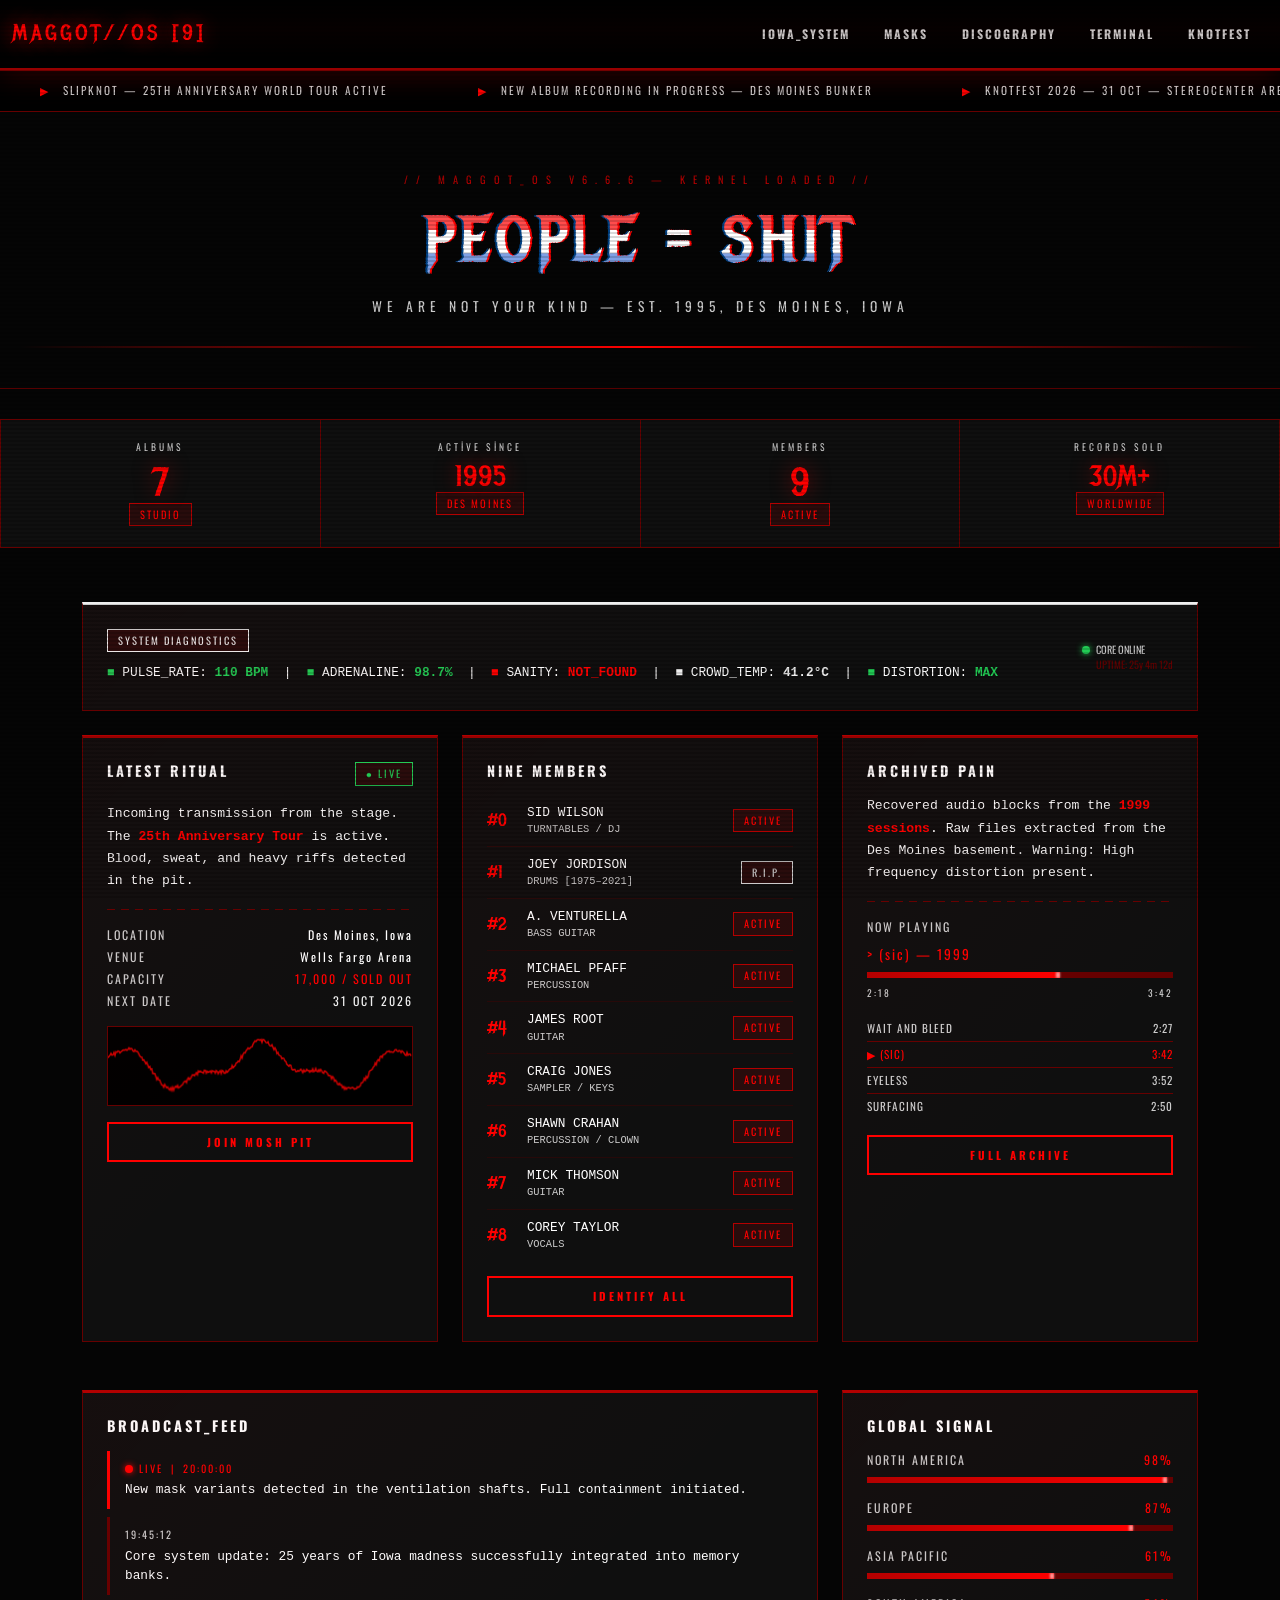
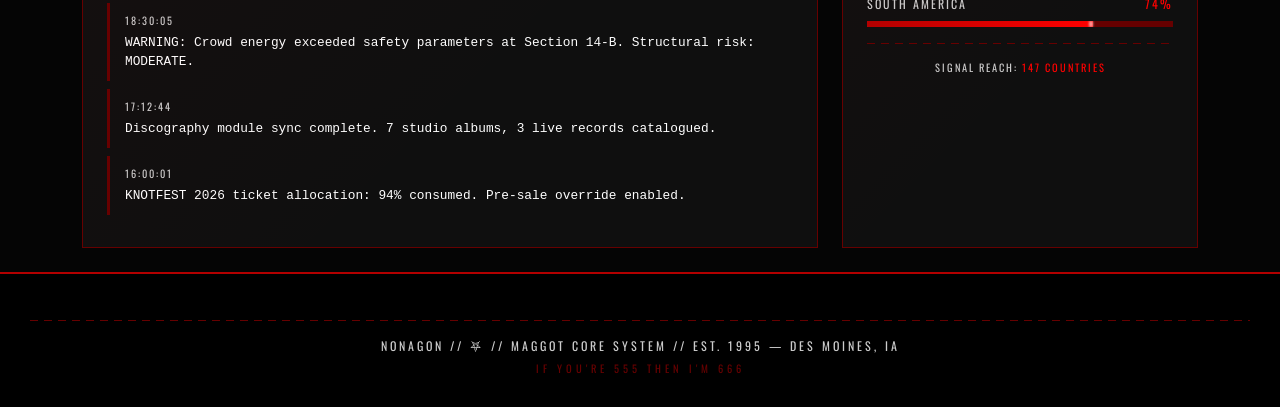
==== Slipknot/index.html @ ec72630f "Da" ====
<!DOCTYPE html>
<html lang="tr">
<head>
<link rel="icon" type="image/jpeg" href="Resimler/site-icon.jpg">
<meta charset="UTF-8">
<meta name="viewport" content="width=device-width, initial-scale=1.0">
<title>MAGGOT // OS - Slipknot UI</title>
<link href="https://cdn.jsdelivr.net/npm/bootstrap@5.3.0/dist/css/bootstrap.min.css" rel="stylesheet">
<link href="https://fonts.googleapis.com/css2?family=Metal+Mania&family=Special+Elite&family=Oswald:wght@500;700&display=swap" rel="stylesheet">
<link rel="stylesheet" href="CSS_Dosyalari/u1.css">
<style>
.hero-stats { display: grid; grid-template-columns: repeat(4, 1fr); gap: 1px; background: var(--dried-blood); border: 1px solid var(--dried-blood); margin: 30px 0; }
.hero-stat { background: var(--card-bg); padding: 20px 14px; text-align: center; }
.hero-stat .label { font-family: 'Oswald', sans-serif; font-size: 0.6rem; letter-spacing: 3px; color: var(--dim-white); text-transform: uppercase; margin-bottom: 8px; }
.ticker-bar { background: var(--pitch-black); border-top: 1px solid var(--dried-blood); border-bottom: 1px solid var(--dried-blood); overflow: hidden; padding: 8px 0; white-space: nowrap; }
.ticker-inner { display: inline-block; animation: ticker 40s linear infinite; }
.ticker-item { display: inline-block; padding: 0 40px; font-family: 'Oswald', sans-serif; font-size: 0.7rem; letter-spacing: 2px; color: var(--dim-white); }
.ticker-item span { color: var(--pure-red); margin-right: 8px; }
@keyframes ticker { 0% { transform: translateX(0); } 100% { transform: translateX(-50%); } }
.feed-entry { border-left: 3px solid var(--dried-blood); padding: 10px 15px; margin-bottom: 8px; transition: border-color 0.2s; }
.feed-entry:hover { border-color: var(--pure-red); background: rgba(140,0,0,0.05); }
.feed-entry.live { border-color: var(--pure-red); animation: pulse-border 2s infinite; }
@keyframes pulse-border { 50% { border-color: var(--blood-red); } }
.member-mini { display: flex; align-items: center; gap: 10px; padding: 8px 0; border-bottom: 1px solid rgba(74,0,0,0.4); }
.member-mini:last-child { border-bottom: none; }
.member-num { font-family: 'Metal Mania', cursive; color: var(--pure-red); font-size: 1.1rem; min-width: 30px; }
.signal-canvas { width: 100%; height: 80px; border: 1px solid var(--dried-blood); background: #000; display: block; }
</style>
</head>
<body>
<div class="scanline-overlay"></div>

<nav class="navbar navbar-expand-lg">
  <div class="container-fluid">
    <a class="navbar-brand slipknot-brand" href="../HTML Dosyaları/index.html">MAGGOT//OS [9]</a>
    <button class="navbar-toggler" type="button" data-bs-toggle="collapse" data-bs-target="#nav">
      <span style="display:block;width:22px;height:2px;background:var(--pure-red);margin:5px 0;"></span>
      <span style="display:block;width:22px;height:2px;background:var(--pure-red);margin:5px 0;"></span>
      <span style="display:block;width:22px;height:2px;background:var(--pure-red);margin:5px 0;"></span>
    </button>
    <div class="collapse navbar-collapse" id="nav">
      <ul class="navbar-nav ms-auto slipknot-nav">
        <li class="nav-item"><a class="nav-link" href="../HTML Dosyaları/system.html">IOWA_SYSTEM</a></li>
        <li class="nav-item"><a class="nav-link" href="../HTML Dosyaları/mask.html">MASKS</a></li>
        <li class="nav-item"><a class="nav-link" href="../HTML Dosyaları/discograpy.html">DISCOGRAPHY</a></li>
        <li class="nav-item"><a class="nav-link" href="../HTML Dosyaları/terminal.html">TERMINAL</a></li>
        <li class="nav-item"><a class="nav-link" href="../HTML Dosyaları/knotfest.html">KNOTFEST</a></li>
      </ul>
    </div>
  </div>
</nav>

<div class="ticker-bar">
  <div class="ticker-inner" id="ticker">
    <span class="ticker-item"><span>▶</span> SLIPKNOT — 25TH ANNIVERSARY WORLD TOUR ACTIVE</span>
    <span class="ticker-item"><span>▶</span> NEW ALBUM RECORDING IN PROGRESS — DES MOINES BUNKER</span>
    <span class="ticker-item"><span>▶</span> KNOTFEST 2026 — 31 OCT — STEREOCENTER ARENA</span>
    <span class="ticker-item"><span>▶</span> TOTAL MAGGOTS WORLDWIDE: 4,200,000+ REGISTERED</span>
    <span class="ticker-item"><span>▶</span> COREY TAYLOR: "THE MUSIC DOESN'T STOP UNTIL WE'RE ALL DEAD"</span>
    <span class="ticker-item"><span>▶</span> IOWA (2001) — CERTIFIED 6X PLATINUM — US</span>
    <span class="ticker-item"><span>▶</span> SLIPKNOT — 25TH ANNIVERSARY WORLD TOUR ACTIVE</span>
    <span class="ticker-item"><span>▶</span> NEW ALBUM RECORDING IN PROGRESS — DES MOINES BUNKER</span>
    <span class="ticker-item"><span>▶</span> KNOTFEST 2026 — 31 OCT — STEREOCENTER ARENA</span>
    <span class="ticker-item"><span>▶</span> TOTAL MAGGOTS WORLDWIDE: 4,200,000+ REGISTERED</span>
    <span class="ticker-item"><span>▶</span> COREY TAYLOR: "THE MUSIC DOESN'T STOP UNTIL WE'RE ALL DEAD"</span>
    <span class="ticker-item"><span>▶</span> IOWA (2001) — CERTIFIED 6X PLATINUM — US</span>
  </div>
</div>

<div class="header">
  <p class="subtitle mb-3" style="font-size:0.65rem; letter-spacing:8px; color:var(--blood-red);">// MAGGOT_OS v6.6.6 — KERNEL LOADED //</p>
  <h1 class="glitch" data-text="PEOPLE = SHIT">PEOPLE = SHIT</h1>
  <p class="subtitle mt-3">WE ARE NOT YOUR KIND — EST. 1995, DES MOINES, IOWA</p>
</div>

<div class="hero-stats">
  <div class="hero-stat">
    <div class="label">Albums</div>
    <div class="data-number">7</div>
    <div class="stat-badge">STUDIO</div>
  </div>
  <div class="hero-stat">
    <div class="label">Active Since</div>
    <div class="data-number" style="font-size:1.8rem;">1995</div>
    <div class="stat-badge">DES MOINES</div>
  </div>
  <div class="hero-stat">
    <div class="label">Members</div>
    <div class="data-number">9</div>
    <div class="stat-badge">ACTIVE</div>
  </div>
  <div class="hero-stat">
    <div class="label">Records Sold</div>
    <div class="data-number" style="font-size:1.8rem;">30M+</div>
    <div class="stat-badge">WORLDWIDE</div>
  </div>
</div>

<main class="py-4">
  <div class="container">

    <div class="card-brutal mb-4" style="border-top-color: var(--warning-amber);">
      <div class="d-flex flex-wrap gap-4 align-items-center justify-content-between">
        <div>
          <div class="stat-badge mb-2" style="border-color:var(--warning-amber); color:var(--warning-amber);">SYSTEM DIAGNOSTICS</div>
          <p class="mb-0" style="font-size:0.8rem; line-height:2;">
            <span class="status-ok">■</span> PULSE_RATE: <strong style="color:#22cc55">110 BPM</strong> &nbsp;|&nbsp;
            <span class="status-ok">■</span> ADRENALINE: <strong style="color:#22cc55">98.7%</strong> &nbsp;|&nbsp;
            <span class="status-crit">■</span> SANITY: <strong style="color:var(--pure-red)">NOT_FOUND</strong> &nbsp;|&nbsp;
            <span class="status-warn">■</span> CROWD_TEMP: <strong style="color:var(--warning-amber)">41.2°C</strong> &nbsp;|&nbsp;
            <span class="status-ok">■</span> DISTORTION: <strong style="color:#22cc55">MAX</strong>
          </p>
        </div>
        <div style="font-family:'Oswald'; font-size:0.65rem; color:var(--dim-white);">
          <span class="status-dot dot-green"></span>CORE ONLINE<br>
          <span style="padding-left:14px; color:var(--dried-blood);">UPTIME: 25y 4m 12d</span>
        </div>
      </div>
    </div>

    <div class="row g-4">
      <div class="col-md-4">
        <div class="card-brutal h-100">
          <div class="d-flex justify-content-between align-items-start mb-3">
            <h5>LATEST RITUAL</h5>
            <span class="stat-badge" style="animation: pulse-dot 1.5s infinite; color:#22cc55; border-color:#22cc55;">● LIVE</span>
          </div>
          <p style="font-size:0.82rem; line-height:1.7; color:var(--grunge-white);">
            Incoming transmission from the stage. The <strong style="color:var(--pure-red)">25th Anniversary Tour</strong> is active. Blood, sweat, and heavy riffs detected in the pit.
          </p>
          <div class="barbed-divider"></div>
          <div style="font-size:0.75rem; font-family:'Oswald'; letter-spacing:2px;">
            <div class="d-flex justify-content-between mb-1"><span style="color:var(--dim-white)">LOCATION</span><span style="color:var(--grunge-white)">Des Moines, Iowa</span></div>
            <div class="d-flex justify-content-between mb-1"><span style="color:var(--dim-white)">VENUE</span><span style="color:var(--grunge-white)">Wells Fargo Arena</span></div>
            <div class="d-flex justify-content-between mb-1"><span style="color:var(--dim-white)">CAPACITY</span><span style="color:var(--pure-red)">17,000 / SOLD OUT</span></div>
            <div class="d-flex justify-content-between"><span style="color:var(--dim-white)">NEXT DATE</span><span style="color:var(--warning-amber)">31 OCT 2026</span></div>
          </div>
          <canvas class="signal-canvas mt-3" id="waveCanvas"></canvas>
          <button class="btn-brutal w-100 mt-3">JOIN MOSH PIT</button>
        </div>
      </div>

      <div class="col-md-4">
        <div class="card-brutal h-100">
          <h5 class="mb-3">NINE MEMBERS</h5>
          <div id="memberList">
            <div class="member-mini"><span class="member-num">#0</span><div><div style="font-size:0.8rem;color:var(--grunge-white);">SID WILSON</div><div style="font-size:0.65rem;color:var(--dim-white);">TURNTABLES / DJ</div></div><span class="ms-auto stat-badge">ACTIVE</span></div>
            <div class="member-mini"><span class="member-num">#1</span><div><div style="font-size:0.8rem;color:var(--grunge-white);">JOEY JORDISON</div><div style="font-size:0.65rem;color:var(--dim-white);">DRUMS [1975–2021]</div></div><span class="ms-auto stat-badge" style="color:var(--dim-white);border-color:var(--dim-white);">R.I.P.</span></div>
            <div class="member-mini"><span class="member-num">#2</span><div><div style="font-size:0.8rem;color:var(--grunge-white);">A. VENTURELLA</div><div style="font-size:0.65rem;color:var(--dim-white);">BASS GUITAR</div></div><span class="ms-auto stat-badge">ACTIVE</span></div>
            <div class="member-mini"><span class="member-num">#3</span><div><div style="font-size:0.8rem;color:var(--grunge-white);">MICHAEL PFAFF</div><div style="font-size:0.65rem;color:var(--dim-white);">PERCUSSION</div></div><span class="ms-auto stat-badge">ACTIVE</span></div>
            <div class="member-mini"><span class="member-num">#4</span><div><div style="font-size:0.8rem;color:var(--grunge-white);">JAMES ROOT</div><div style="font-size:0.65rem;color:var(--dim-white);">GUITAR</div></div><span class="ms-auto stat-badge">ACTIVE</span></div>
            <div class="member-mini"><span class="member-num">#5</span><div><div style="font-size:0.8rem;color:var(--grunge-white);">CRAIG JONES</div><div style="font-size:0.65rem;color:var(--dim-white);">SAMPLER / KEYS</div></div><span class="ms-auto stat-badge">ACTIVE</span></div>
            <div class="member-mini"><span class="member-num">#6</span><div><div style="font-size:0.8rem;color:var(--grunge-white);">SHAWN CRAHAN</div><div style="font-size:0.65rem;color:var(--dim-white);">PERCUSSION / CLOWN</div></div><span class="ms-auto stat-badge">ACTIVE</span></div>
            <div class="member-mini"><span class="member-num">#7</span><div><div style="font-size:0.8rem;color:var(--grunge-white);">MICK THOMSON</div><div style="font-size:0.65rem;color:var(--dim-white);">GUITAR</div></div><span class="ms-auto stat-badge">ACTIVE</span></div>
            <div class="member-mini"><span class="member-num">#8</span><div><div style="font-size:0.8rem;color:var(--grunge-white);">COREY TAYLOR</div><div style="font-size:0.65rem;color:var(--dim-white);">VOCALS</div></div><span class="ms-auto stat-badge">ACTIVE</span></div>
          </div>
          <button class="btn-brutal w-100 mt-3" onclick="location.href='mask.html'">IDENTIFY ALL</button>
        </div>
      </div>

      <div class="col-md-4">
        <div class="card-brutal h-100">
          <h5 class="mb-3">ARCHIVED PAIN</h5>
          <p style="font-size:0.82rem; line-height:1.7;">Recovered audio blocks from the <strong style="color:var(--pure-red)">1999 sessions</strong>. Raw files extracted from the Des Moines basement. Warning: High frequency distortion present.</p>
          <div class="barbed-divider"></div>
          <div style="font-size:0.75rem; font-family:'Oswald'; letter-spacing:2px;" class="mb-3">
            <div class="d-flex justify-content-between mb-2"><span style="color:var(--dim-white)">NOW PLAYING</span></div>
            <div style="color:var(--pure-red); font-size:0.85rem;">> (sic) — 1999</div>
            <div class="progress-brutal mt-2"><div class="fill" style="width:63%"></div></div>
            <div class="d-flex justify-content-between mt-1" style="font-size:0.6rem; color:var(--dim-white)"><span>2:18</span><span>3:42</span></div>
          </div>
          <div style="font-size:0.7rem; font-family:'Oswald'; letter-spacing:1px; color:var(--dim-white);">
            <div class="d-flex justify-content-between py-1" style="border-bottom:1px solid var(--dried-blood)"><span>WAIT AND BLEED</span><span>2:27</span></div>
            <div class="d-flex justify-content-between py-1" style="border-bottom:1px solid var(--dried-blood); color:var(--pure-red);"><span>▶ (SIC)</span><span>3:42</span></div>
            <div class="d-flex justify-content-between py-1" style="border-bottom:1px solid var(--dried-blood)"><span>EYELESS</span><span>3:52</span></div>
            <div class="d-flex justify-content-between py-1"><span>SURFACING</span><span>2:50</span></div>
          </div>
          <button class="btn-brutal w-100 mt-3" onclick="location.href='discograpy.html'">FULL ARCHIVE</button>
        </div>
      </div>
    </div>

    <div class="row mt-4 g-4">
      <div class="col-md-8">
        <div class="card-brutal">
          <h5 class="mb-3">BROADCAST_FEED</h5>
          <div id="feedContainer">
            <div class="feed-entry live">
              <div style="font-size:0.65rem; color:var(--pure-red); font-family:'Oswald'; letter-spacing:2px;" class="mb-1">
                <span class="status-dot dot-red"></span>LIVE &nbsp;|&nbsp; 20:00:00
              </div>
              <div style="font-size:0.8rem;">New mask variants detected in the ventilation shafts. Full containment initiated.</div>
            </div>
            <div class="feed-entry">
              <div style="font-size:0.65rem; color:var(--dim-white); font-family:'Oswald'; letter-spacing:2px;" class="mb-1">19:45:12</div>
              <div style="font-size:0.8rem;">Core system update: 25 years of Iowa madness successfully integrated into memory banks.</div>
            </div>
            <div class="feed-entry">
              <div style="font-size:0.65rem; color:var(--dim-white); font-family:'Oswald'; letter-spacing:2px;" class="mb-1">18:30:05</div>
              <div style="font-size:0.8rem;">WARNING: Crowd energy exceeded safety parameters at Section 14-B. Structural risk: MODERATE.</div>
            </div>
            <div class="feed-entry">
              <div style="font-size:0.65rem; color:var(--dim-white); font-family:'Oswald'; letter-spacing:2px;" class="mb-1">17:12:44</div>
              <div style="font-size:0.8rem;">Discography module sync complete. 7 studio albums, 3 live records catalogued.</div>
            </div>
            <div class="feed-entry">
              <div style="font-size:0.65rem; color:var(--dim-white); font-family:'Oswald'; letter-spacing:2px;" class="mb-1">16:00:01</div>
              <div style="font-size:0.8rem;">KNOTFEST 2026 ticket allocation: 94% consumed. Pre-sale override enabled.</div>
            </div>
          </div>
        </div>
      </div>
      <div class="col-md-4">
        <div class="card-brutal h-100">
          <h5 class="mb-3">GLOBAL SIGNAL</h5>
          <div style="font-size:0.75rem; font-family:'Oswald'; letter-spacing:2px;">
            <div class="mb-3">
              <div class="d-flex justify-content-between mb-1"><span style="color:var(--dim-white)">NORTH AMERICA</span><span style="color:var(--pure-red)">98%</span></div>
              <div class="progress-brutal"><div class="fill" style="width:98%"></div></div>
            </div>
            <div class="mb-3">
              <div class="d-flex justify-content-between mb-1"><span style="color:var(--dim-white)">EUROPE</span><span style="color:var(--pure-red)">87%</span></div>
              <div class="progress-brutal"><div class="fill" style="width:87%"></div></div>
            </div>
            <div class="mb-3">
              <div class="d-flex justify-content-between mb-1"><span style="color:var(--dim-white)">ASIA PACIFIC</span><span style="color:var(--pure-red)">61%</span></div>
              <div class="progress-brutal"><div class="fill" style="width:61%"></div></div>
            </div>
            <div class="mb-3">
              <div class="d-flex justify-content-between mb-1"><span style="color:var(--dim-white)">SOUTH AMERICA</span><span style="color:var(--pure-red)">74%</span></div>
              <div class="progress-brutal"><div class="fill" style="width:74%"></div></div>
            </div>
          </div>
          <div class="barbed-divider"></div>
          <div style="font-size:0.65rem; color:var(--dim-white); font-family:'Oswald'; letter-spacing:2px; text-align:center;">
            SIGNAL REACH: <span style="color:var(--pure-red)">147 COUNTRIES</span>
          </div>
        </div>
      </div>
    </div>

  </div>
</main>

<div class="footer text-center">
  <div class="barbed-divider"></div>
  <p class="mb-1">NONAGON // ⛧ // MAGGOT CORE SYSTEM // EST. 1995 — DES MOINES, IA</p>
  <small style="color:var(--dried-blood); letter-spacing:4px;">IF YOU'RE 555 THEN I'M 666</small>
</div>

<script src="https://cdn.jsdelivr.net/npm/bootstrap@5.3.0/dist/js/bootstrap.bundle.min.js"></script>
<script>
// Animated waveform
const canvas = document.getElementById('waveCanvas');
const ctx = canvas.getContext('2d');
canvas.width = canvas.offsetWidth;
canvas.height = 80;
let t = 0;
function drawWave() {
  ctx.clearRect(0, 0, canvas.width, canvas.height);
  ctx.strokeStyle = '#cc0000';
  ctx.lineWidth = 1.5;
  ctx.beginPath();
  for (let x = 0; x < canvas.width; x++) {
    const noise = Math.random() * 4 - 2;
    const y = canvas.height/2 + Math.sin((x * 0.04) + t) * 18 + Math.sin((x * 0.1) + t * 1.7) * 8 + noise;
    x === 0 ? ctx.moveTo(x, y) : ctx.lineTo(x, y);
  }
  ctx.stroke();
  t += 0.06;
  requestAnimationFrame(drawWave);
}
drawWave();
</script>
</body>
</html>
---- Slipknot/CSS_Dosyalari/u1.css ----
/* MAGGOT//OS - SLIPKNOT UI SYSTEM */
/* MAGGOT//OS - SLIPKNOT UI SYSTEM */
:root {
  /* %60 DOMINANT: SIYAH (Arka Plan ve Temel Yapı) */
  --pitch-black: #000000;
  --dark-bg: #050505;
  --card-bg: #0f0f0f;

  /* %30 SEKONDER: KIRMIZI (Sınırlar, Başlıklar, Vurgular) */
  --pure-red: #ff0000;
  --blood-red: #b30000;
  --dried-blood: #660000;
  --rust: #440000;
  --terminal-green: #ff3333; /* Hata/Sistem renkleri artık kırmızı tonlarında */

  /* %10 VURGU: BEYAZ (Kritik Okunabilirlik) */
  --grunge-white: #ffffff;
  --dim-white: #cccccc;
  --warning-amber: #eeeeee; /* Uyarılar artık beyaz/gri tonlarında */
}

* { box-sizing: border-box; margin: 0; padding: 0; }

body {
  background-color: var(--dark-bg);
  color: var(--grunge-white);
  font-family: 'Courier New', monospace;
  min-height: 100vh;
  overflow-x: hidden;
  cursor: crosshair;
}

body::before {
  content: '';
  position: fixed;
  top: 0; left: 0; right: 0; bottom: 0;
  background-image:
    repeating-linear-gradient(
      0deg,
      transparent,
      transparent 2px,
      rgba(0,0,0,0.15) 2px,
      rgba(0,0,0,0.15) 4px
    );
  pointer-events: none;
  z-index: 9999;
}

/* === NAVBAR === */
.navbar {
  background: rgba(0,0,0,0.95) !important;
  border-bottom: 2px solid var(--blood-red);
  padding: 12px 0;
  position: sticky;
  top: 0;
  z-index: 1000;
  box-shadow: 0 4px 30px rgba(180,0,0,0.3);
}

.slipknot-brand {
  font-family: 'Metal Mania', cursive;
  color: var(--pure-red) !important;
  font-size: 1.4rem;
  letter-spacing: 3px;
  text-shadow: 0 0 20px rgba(200,0,0,0.8), 0 0 40px rgba(200,0,0,0.4);
  text-decoration: none;
}

.slipknot-nav .nav-link {
  color: var(--dim-white) !important;
  font-family: 'Oswald', sans-serif;
  font-weight: 700;
  letter-spacing: 2px;
  font-size: 0.75rem;
  text-transform: uppercase;
  padding: 8px 16px !important;
  transition: all 0.2s;
  border: 1px solid transparent;
}

.slipknot-nav .nav-link:hover {
  color: var(--pure-red) !important;
  border: 1px solid var(--blood-red);
  background: rgba(140,0,0,0.15);
  text-shadow: 0 0 10px var(--pure-red);
}

/* === HEADER === */
.header {
  text-align: center;
  padding: 60px 20px 40px;
  position: relative;
  border-bottom: 1px solid var(--dried-blood);
}

.header::after {
  content: '';
  display: block;
  height: 2px;
  background: linear-gradient(90deg, transparent, var(--pure-red), transparent);
  margin-top: 30px;
}

/* === GLITCH EFFECT === */
.glitch {
  font-family: 'Metal Mania', cursive;
  font-size: clamp(2rem, 6vw, 4rem);
  color: var(--grunge-white);
  letter-spacing: 6px;
  text-transform: uppercase;
  position: relative;
  text-shadow: 2px 0 var(--pure-red), -2px 0 #004488;
  animation: glitch-main 4s infinite;
}

.glitch::before,
.glitch::after {
  content: attr(data-text);
  position: absolute;
  top: 0; left: 0; right: 0;
}

.glitch::before {
  color: var(--pure-red);
  animation: glitch-top 4s infinite;
  clip-path: polygon(0 0, 100% 0, 100% 35%, 0 35%);
  opacity: 0.7;
}

.glitch::after {
  color: #0044cc;
  animation: glitch-bot 4s infinite;
  clip-path: polygon(0 65%, 100% 65%, 100% 100%, 0 100%);
  opacity: 0.5;
}

@keyframes glitch-main {
  0%, 90%, 100% { text-shadow: 2px 0 var(--pure-red), -2px 0 #004488; }
  92% { text-shadow: -4px 0 var(--pure-red), 4px 0 #0088ff; }
  95% { text-shadow: 4px 0 var(--pure-red), -4px 0 #004488; }
}

@keyframes glitch-top {
  0%, 90%, 100% { transform: translate(0); }
  92% { transform: translate(-3px, -1px); }
  95% { transform: translate(3px, 1px); }
}

@keyframes glitch-bot {
  0%, 90%, 100% { transform: translate(0); }
  92% { transform: translate(3px, 1px); }
  95% { transform: translate(-3px, -1px); }
}

.subtitle {
  font-family: 'Oswald', sans-serif;
  font-size: 0.85rem;
  color: var(--dim-white);
  letter-spacing: 5px;
  text-transform: uppercase;
}

/* === CARDS === */
.card-brutal {
  background: var(--card-bg);
  border: 1px solid var(--dried-blood);
  border-top: 3px solid var(--blood-red);
  padding: 24px;
  position: relative;
  transition: all 0.25s;
  overflow: hidden;
}

.card-brutal::before {
  content: '';
  position: absolute;
  top: 0; left: 0; right: 0; bottom: 0;
  background: linear-gradient(135deg, rgba(180,0,0,0.04) 0%, transparent 60%);
  pointer-events: none;
}

.card-brutal:hover {
  border-color: var(--blood-red);
  box-shadow: 0 0 25px rgba(150,0,0,0.25), inset 0 0 20px rgba(100,0,0,0.08);
  transform: translateY(-2px);
}

.card-brutal h5 {
  font-family: 'Oswald', sans-serif;
  font-weight: 700;
  color: var(--grunge-white);
  letter-spacing: 3px;
  text-transform: uppercase;
  font-size: 0.9rem;
}

/* === BUTTONS === */
.btn-brutal {
  background: transparent;
  border: 2px solid var(--pure-red);
  color: var(--pure-red);
  font-family: 'Oswald', sans-serif;
  font-weight: 700;
  letter-spacing: 3px;
  font-size: 0.7rem;
  text-transform: uppercase;
  padding: 10px 22px;
  cursor: pointer;
  transition: all 0.2s;
  position: relative;
  overflow: hidden;
}

.btn-brutal::before {
  content: '';
  position: absolute;
  top: 0; left: -100%;
  width: 100%; height: 100%;
  background: var(--pure-red);
  transition: left 0.2s;
  z-index: -1;
}

.btn-brutal:hover {
  color: #000;
  text-shadow: none;
}

.btn-brutal:hover::before {
  left: 0;
}

/* === BARBED DIVIDER === */
.barbed-divider {
  height: 1px;
  background: repeating-linear-gradient(
    90deg,
    var(--dried-blood) 0px,
    var(--dried-blood) 8px,
    transparent 8px,
    transparent 14px
  );
  margin: 16px 0;
}

/* === STATUS INDICATORS === */
.status-ok { color: #22cc55; }
.status-warn { color: var(--warning-amber); }
.status-crit { color: var(--pure-red); }
.status-dot {
  display: inline-block;
  width: 8px; height: 8px;
  border-radius: 50%;
  margin-right: 6px;
  animation: pulse-dot 2s infinite;
}
.dot-green { background: #22cc55; box-shadow: 0 0 6px #22cc55; }
.dot-red { background: var(--pure-red); box-shadow: 0 0 6px var(--pure-red); }
.dot-amber { background: var(--warning-amber); box-shadow: 0 0 6px var(--warning-amber); }

@keyframes pulse-dot {
  0%, 100% { opacity: 1; }
  50% { opacity: 0.4; }
}

/* === CONTENT AREA === */
.content {
  padding: 40px 0 60px;
}

/* === FOOTER === */
.footer {
  background: var(--pitch-black);
  border-top: 2px solid var(--blood-red);
  padding: 30px;
  color: var(--dim-white);
  font-family: 'Oswald', sans-serif;
  letter-spacing: 3px;
  font-size: 0.75rem;
}

/* === MEMBER IMAGE === */
.member-img {
  width: 100%;
  height: 100%;
  object-fit: cover;
  object-position: top center;
  filter: grayscale(60%) contrast(1.2);
  transition: filter 0.3s;
}

.card-brutal:hover .member-img {
  filter: grayscale(0%) contrast(1.1);
}

/* === STAT BADGE === */
.stat-badge {
  display: inline-block;
  background: rgba(140,0,0,0.2);
  border: 1px solid var(--blood-red);
  color: var(--pure-red);
  font-family: 'Oswald', sans-serif;
  font-size: 0.65rem;
  letter-spacing: 2px;
  padding: 3px 10px;
  text-transform: uppercase;
}

/* === NUMBER DISPLAY === */
.data-number {
  font-family: 'Metal Mania', cursive;
  font-size: 2.5rem;
  color: var(--pure-red);
  line-height: 1;
  text-shadow: 0 0 20px rgba(200,0,0,0.5);
}


/* === SCROLLBAR === */
::-webkit-scrollbar { width: 6px; }
::-webkit-scrollbar-track { background: var(--pitch-black); }
::-webkit-scrollbar-thumb { background: var(--blood-red); }
::-webkit-scrollbar-thumb:hover { background: var(--pure-red); }

/* === SCAN LINE ANIMATION === */
@keyframes scanline {
  0% { top: -10%; }
  100% { top: 110%; }
}

.scanline-overlay {
  position: fixed;
  top: 0; left: 0; right: 0;
  height: 60px;
  background: linear-gradient(transparent, rgba(200,0,0,0.03), transparent);
  animation: scanline 6s linear infinite;
  pointer-events: none;
  z-index: 9998;
}

/* === PROGRESS BAR === */
.progress-brutal {
  height: 6px;
  background: var(--dried-blood);
  margin: 8px 0;
  position: relative;
  overflow: hidden;
}

.progress-brutal .fill {
  height: 100%;
  background: linear-gradient(90deg, var(--blood-red), var(--pure-red));
  transition: width 1.5s ease;
  position: relative;
}

.progress-brutal .fill::after {
  content: '';
  position: absolute;
  top: 0; right: 0;
  width: 4px; height: 100%;
  background: #fff;
  opacity: 0.6;
  filter: blur(1px);
}
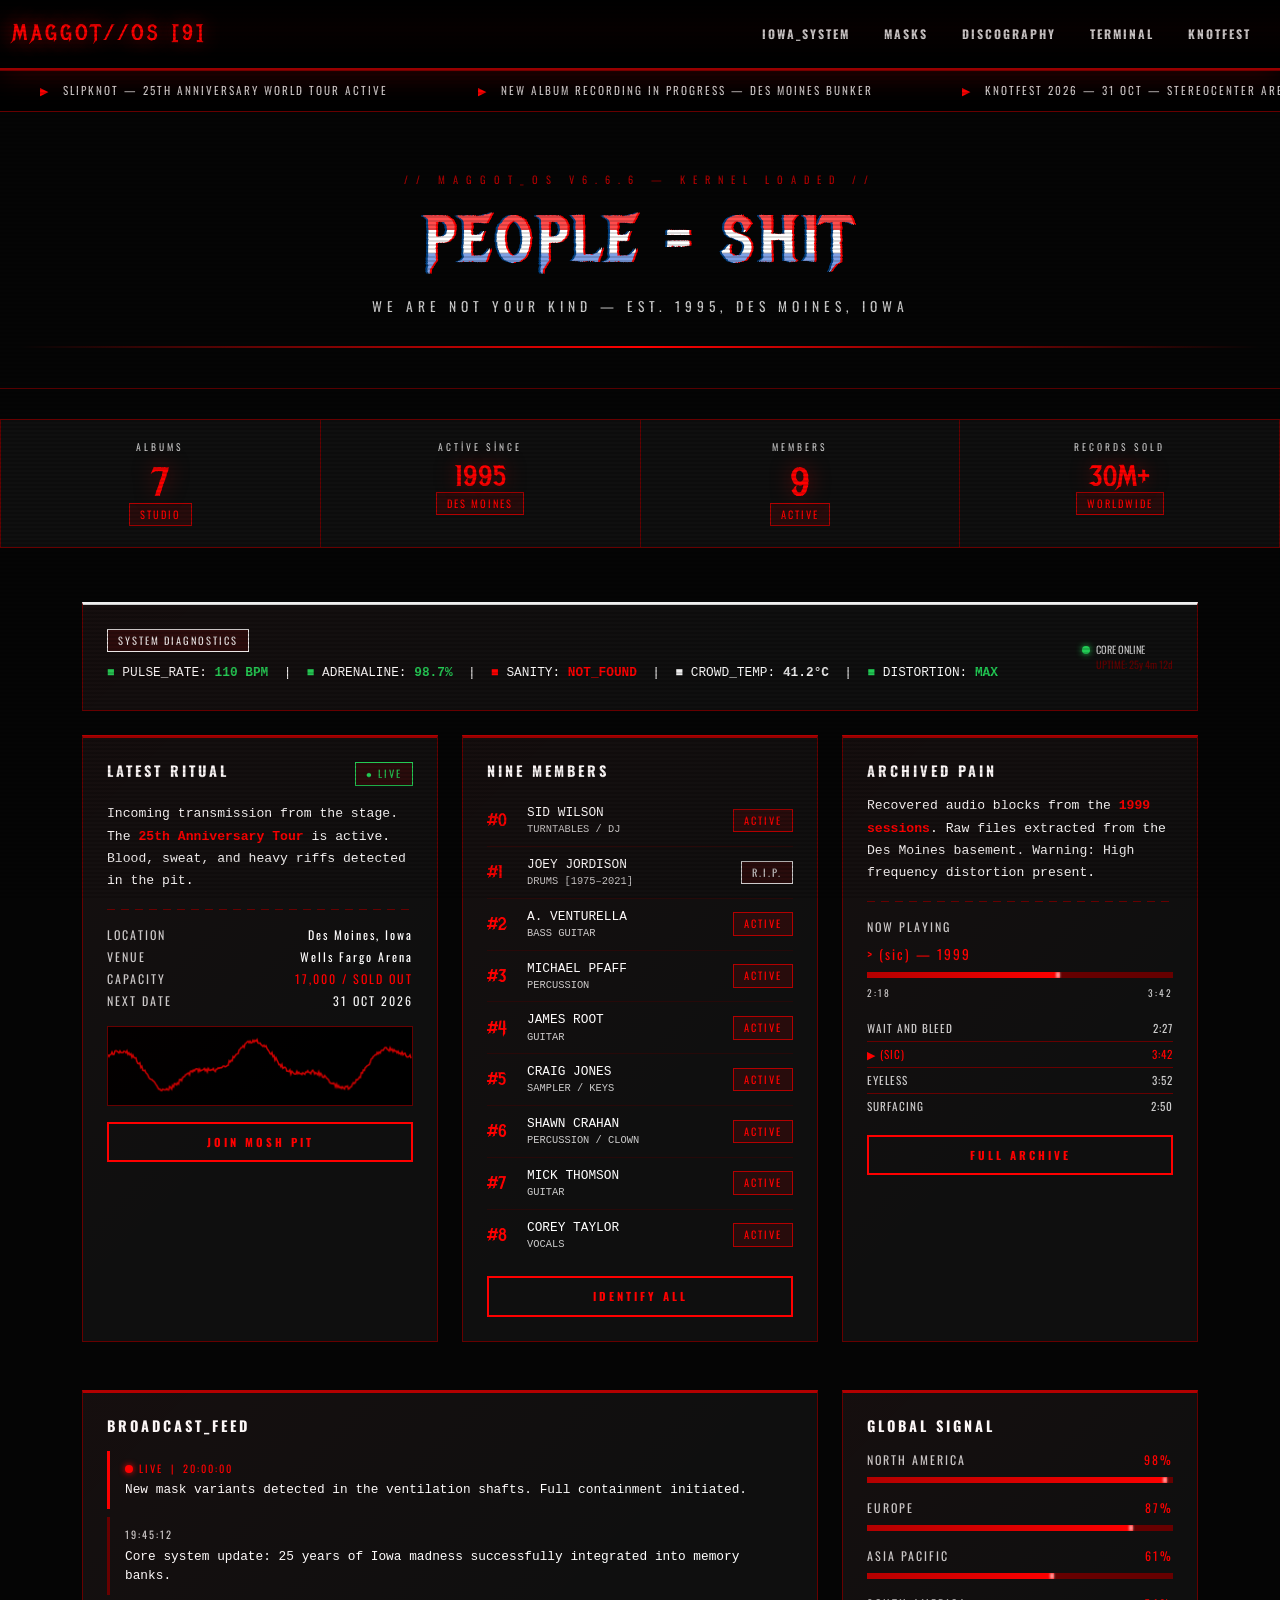
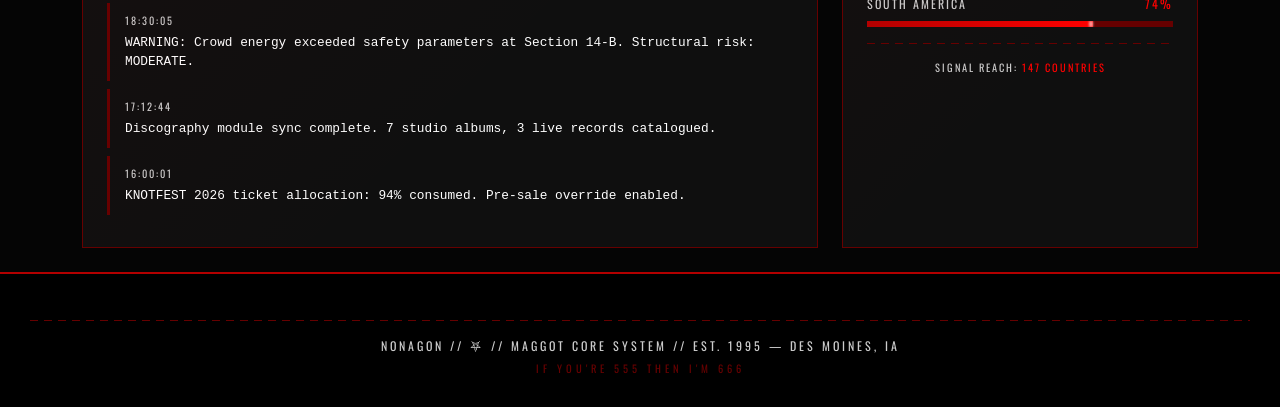
==== commit b021748a: "main" ====
--- a/Slipknot/index.html
+++ b/Slipknot/index.html
@@ -1,13 +1,13 @@
 <!DOCTYPE html>
 <html lang="tr">
 <head>
-<link rel="icon" type="image/jpeg" href="Resimler/site-icon.jpg">
 <meta charset="UTF-8">
 <meta name="viewport" content="width=device-width, initial-scale=1.0">
 <title>MAGGOT // OS - Slipknot UI</title>
 <link href="https://cdn.jsdelivr.net/npm/bootstrap@5.3.0/dist/css/bootstrap.min.css" rel="stylesheet">
 <link href="https://fonts.googleapis.com/css2?family=Metal+Mania&family=Special+Elite&family=Oswald:wght@500;700&display=swap" rel="stylesheet">
-<link rel="stylesheet" href="CSS_Dosyalari/u1.css">
+<link rel="icon" type="image/jpeg" href="images/site-icon.jpg">
+<link rel="stylesheet" href="css/u1.css">
 <style>
 .hero-stats { display: grid; grid-template-columns: repeat(4, 1fr); gap: 1px; background: var(--dried-blood); border: 1px solid var(--dried-blood); margin: 30px 0; }
 .hero-stat { background: var(--card-bg); padding: 20px 14px; text-align: center; }
--- a/Slipknot/css/u1.css
+++ b/Slipknot/css/u1.css
@@ -0,0 +1,365 @@
+/* MAGGOT//OS - SLIPKNOT UI SYSTEM */
+/* MAGGOT//OS - SLIPKNOT UI SYSTEM */
+:root {
+  /* %60 DOMINANT: SIYAH (Arka Plan ve Temel Yapı) */
+  --pitch-black: #000000;
+  --dark-bg: #050505;
+  --card-bg: #0f0f0f;
+
+  /* %30 SEKONDER: KIRMIZI (Sınırlar, Başlıklar, Vurgular) */
+  --pure-red: #ff0000;
+  --blood-red: #b30000;
+  --dried-blood: #660000;
+  --rust: #440000;
+  --terminal-green: #ff3333; /* Hata/Sistem renkleri artık kırmızı tonlarında */
+
+  /* %10 VURGU: BEYAZ (Kritik Okunabilirlik) */
+  --grunge-white: #ffffff;
+  --dim-white: #cccccc;
+  --warning-amber: #eeeeee; /* Uyarılar artık beyaz/gri tonlarında */
+}
+
+* { box-sizing: border-box; margin: 0; padding: 0; }
+
+body {
+  background-color: var(--dark-bg);
+  color: var(--grunge-white);
+  font-family: 'Courier New', monospace;
+  min-height: 100vh;
+  overflow-x: hidden;
+  cursor: crosshair;
+}
+
+body::before {
+  content: '';
+  position: fixed;
+  top: 0; left: 0; right: 0; bottom: 0;
+  background-image:
+    repeating-linear-gradient(
+      0deg,
+      transparent,
+      transparent 2px,
+      rgba(0,0,0,0.15) 2px,
+      rgba(0,0,0,0.15) 4px
+    );
+  pointer-events: none;
+  z-index: 9999;
+}
+
+/* === NAVBAR === */
+.navbar {
+  background: rgba(0,0,0,0.95) !important;
+  border-bottom: 2px solid var(--blood-red);
+  padding: 12px 0;
+  position: sticky;
+  top: 0;
+  z-index: 1000;
+  box-shadow: 0 4px 30px rgba(180,0,0,0.3);
+}
+
+.slipknot-brand {
+  font-family: 'Metal Mania', cursive;
+  color: var(--pure-red) !important;
+  font-size: 1.4rem;
+  letter-spacing: 3px;
+  text-shadow: 0 0 20px rgba(200,0,0,0.8), 0 0 40px rgba(200,0,0,0.4);
+  text-decoration: none;
+}
+
+.slipknot-nav .nav-link {
+  color: var(--dim-white) !important;
+  font-family: 'Oswald', sans-serif;
+  font-weight: 700;
+  letter-spacing: 2px;
+  font-size: 0.75rem;
+  text-transform: uppercase;
+  padding: 8px 16px !important;
+  transition: all 0.2s;
+  border: 1px solid transparent;
+}
+
+.slipknot-nav .nav-link:hover {
+  color: var(--pure-red) !important;
+  border: 1px solid var(--blood-red);
+  background: rgba(140,0,0,0.15);
+  text-shadow: 0 0 10px var(--pure-red);
+}
+
+/* === HEADER === */
+.header {
+  text-align: center;
+  padding: 60px 20px 40px;
+  position: relative;
+  border-bottom: 1px solid var(--dried-blood);
+}
+
+.header::after {
+  content: '';
+  display: block;
+  height: 2px;
+  background: linear-gradient(90deg, transparent, var(--pure-red), transparent);
+  margin-top: 30px;
+}
+
+/* === GLITCH EFFECT === */
+.glitch {
+  font-family: 'Metal Mania', cursive;
+  font-size: clamp(2rem, 6vw, 4rem);
+  color: var(--grunge-white);
+  letter-spacing: 6px;
+  text-transform: uppercase;
+  position: relative;
+  text-shadow: 2px 0 var(--pure-red), -2px 0 #004488;
+  animation: glitch-main 4s infinite;
+}
+
+.glitch::before,
+.glitch::after {
+  content: attr(data-text);
+  position: absolute;
+  top: 0; left: 0; right: 0;
+}
+
+.glitch::before {
+  color: var(--pure-red);
+  animation: glitch-top 4s infinite;
+  clip-path: polygon(0 0, 100% 0, 100% 35%, 0 35%);
+  opacity: 0.7;
+}
+
+.glitch::after {
+  color: #0044cc;
+  animation: glitch-bot 4s infinite;
+  clip-path: polygon(0 65%, 100% 65%, 100% 100%, 0 100%);
+  opacity: 0.5;
+}
+
+@keyframes glitch-main {
+  0%, 90%, 100% { text-shadow: 2px 0 var(--pure-red), -2px 0 #004488; }
+  92% { text-shadow: -4px 0 var(--pure-red), 4px 0 #0088ff; }
+  95% { text-shadow: 4px 0 var(--pure-red), -4px 0 #004488; }
+}
+
+@keyframes glitch-top {
+  0%, 90%, 100% { transform: translate(0); }
+  92% { transform: translate(-3px, -1px); }
+  95% { transform: translate(3px, 1px); }
+}
+
+@keyframes glitch-bot {
+  0%, 90%, 100% { transform: translate(0); }
+  92% { transform: translate(3px, 1px); }
+  95% { transform: translate(-3px, -1px); }
+}
+
+.subtitle {
+  font-family: 'Oswald', sans-serif;
+  font-size: 0.85rem;
+  color: var(--dim-white);
+  letter-spacing: 5px;
+  text-transform: uppercase;
+}
+
+/* === CARDS === */
+.card-brutal {
+  background: var(--card-bg);
+  border: 1px solid var(--dried-blood);
+  border-top: 3px solid var(--blood-red);
+  padding: 24px;
+  position: relative;
+  transition: all 0.25s;
+  overflow: hidden;
+}
+
+.card-brutal::before {
+  content: '';
+  position: absolute;
+  top: 0; left: 0; right: 0; bottom: 0;
+  background: linear-gradient(135deg, rgba(180,0,0,0.04) 0%, transparent 60%);
+  pointer-events: none;
+}
+
+.card-brutal:hover {
+  border-color: var(--blood-red);
+  box-shadow: 0 0 25px rgba(150,0,0,0.25), inset 0 0 20px rgba(100,0,0,0.08);
+  transform: translateY(-2px);
+}
+
+.card-brutal h5 {
+  font-family: 'Oswald', sans-serif;
+  font-weight: 700;
+  color: var(--grunge-white);
+  letter-spacing: 3px;
+  text-transform: uppercase;
+  font-size: 0.9rem;
+}
+
+/* === BUTTONS === */
+.btn-brutal {
+  background: transparent;
+  border: 2px solid var(--pure-red);
+  color: var(--pure-red);
+  font-family: 'Oswald', sans-serif;
+  font-weight: 700;
+  letter-spacing: 3px;
+  font-size: 0.7rem;
+  text-transform: uppercase;
+  padding: 10px 22px;
+  cursor: pointer;
+  transition: all 0.2s;
+  position: relative;
+  overflow: hidden;
+}
+
+.btn-brutal::before {
+  content: '';
+  position: absolute;
+  top: 0; left: -100%;
+  width: 100%; height: 100%;
+  background: var(--pure-red);
+  transition: left 0.2s;
+  z-index: -1;
+}
+
+.btn-brutal:hover {
+  color: #000;
+  text-shadow: none;
+}
+
+.btn-brutal:hover::before {
+  left: 0;
+}
+
+/* === BARBED DIVIDER === */
+.barbed-divider {
+  height: 1px;
+  background: repeating-linear-gradient(
+    90deg,
+    var(--dried-blood) 0px,
+    var(--dried-blood) 8px,
+    transparent 8px,
+    transparent 14px
+  );
+  margin: 16px 0;
+}
+
+/* === STATUS INDICATORS === */
+.status-ok { color: #22cc55; }
+.status-warn { color: var(--warning-amber); }
+.status-crit { color: var(--pure-red); }
+.status-dot {
+  display: inline-block;
+  width: 8px; height: 8px;
+  border-radius: 50%;
+  margin-right: 6px;
+  animation: pulse-dot 2s infinite;
+}
+.dot-green { background: #22cc55; box-shadow: 0 0 6px #22cc55; }
+.dot-red { background: var(--pure-red); box-shadow: 0 0 6px var(--pure-red); }
+.dot-amber { background: var(--warning-amber); box-shadow: 0 0 6px var(--warning-amber); }
+
+@keyframes pulse-dot {
+  0%, 100% { opacity: 1; }
+  50% { opacity: 0.4; }
+}
+
+/* === CONTENT AREA === */
+.content {
+  padding: 40px 0 60px;
+}
+
+/* === FOOTER === */
+.footer {
+  background: var(--pitch-black);
+  border-top: 2px solid var(--blood-red);
+  padding: 30px;
+  color: var(--dim-white);
+  font-family: 'Oswald', sans-serif;
+  letter-spacing: 3px;
+  font-size: 0.75rem;
+}
+
+/* === MEMBER IMAGE === */
+.member-img {
+  width: 100%;
+  height: 100%;
+  object-fit: cover;
+  object-position: top center;
+  filter: grayscale(60%) contrast(1.2);
+  transition: filter 0.3s;
+}
+
+.card-brutal:hover .member-img {
+  filter: grayscale(0%) contrast(1.1);
+}
+
+/* === STAT BADGE === */
+.stat-badge {
+  display: inline-block;
+  background: rgba(140,0,0,0.2);
+  border: 1px solid var(--blood-red);
+  color: var(--pure-red);
+  font-family: 'Oswald', sans-serif;
+  font-size: 0.65rem;
+  letter-spacing: 2px;
+  padding: 3px 10px;
+  text-transform: uppercase;
+}
+
+/* === NUMBER DISPLAY === */
+.data-number {
+  font-family: 'Metal Mania', cursive;
+  font-size: 2.5rem;
+  color: var(--pure-red);
+  line-height: 1;
+  text-shadow: 0 0 20px rgba(200,0,0,0.5);
+}
+
+
+/* === SCROLLBAR === */
+::-webkit-scrollbar { width: 6px; }
+::-webkit-scrollbar-track { background: var(--pitch-black); }
+::-webkit-scrollbar-thumb { background: var(--blood-red); }
+::-webkit-scrollbar-thumb:hover { background: var(--pure-red); }
+
+/* === SCAN LINE ANIMATION === */
+@keyframes scanline {
+  0% { top: -10%; }
+  100% { top: 110%; }
+}
+
+.scanline-overlay {
+  position: fixed;
+  top: 0; left: 0; right: 0;
+  height: 60px;
+  background: linear-gradient(transparent, rgba(200,0,0,0.03), transparent);
+  animation: scanline 6s linear infinite;
+  pointer-events: none;
+  z-index: 9998;
+}
+
+/* === PROGRESS BAR === */
+.progress-brutal {
+  height: 6px;
+  background: var(--dried-blood);
+  margin: 8px 0;
+  position: relative;
+  overflow: hidden;
+}
+
+.progress-brutal .fill {
+  height: 100%;
+  background: linear-gradient(90deg, var(--blood-red), var(--pure-red));
+  transition: width 1.5s ease;
+  position: relative;
+}
+
+.progress-brutal .fill::after {
+  content: '';
+  position: absolute;
+  top: 0; right: 0;
+  width: 4px; height: 100%;
+  background: #fff;
+  opacity: 0.6;
+  filter: blur(1px);
+}
